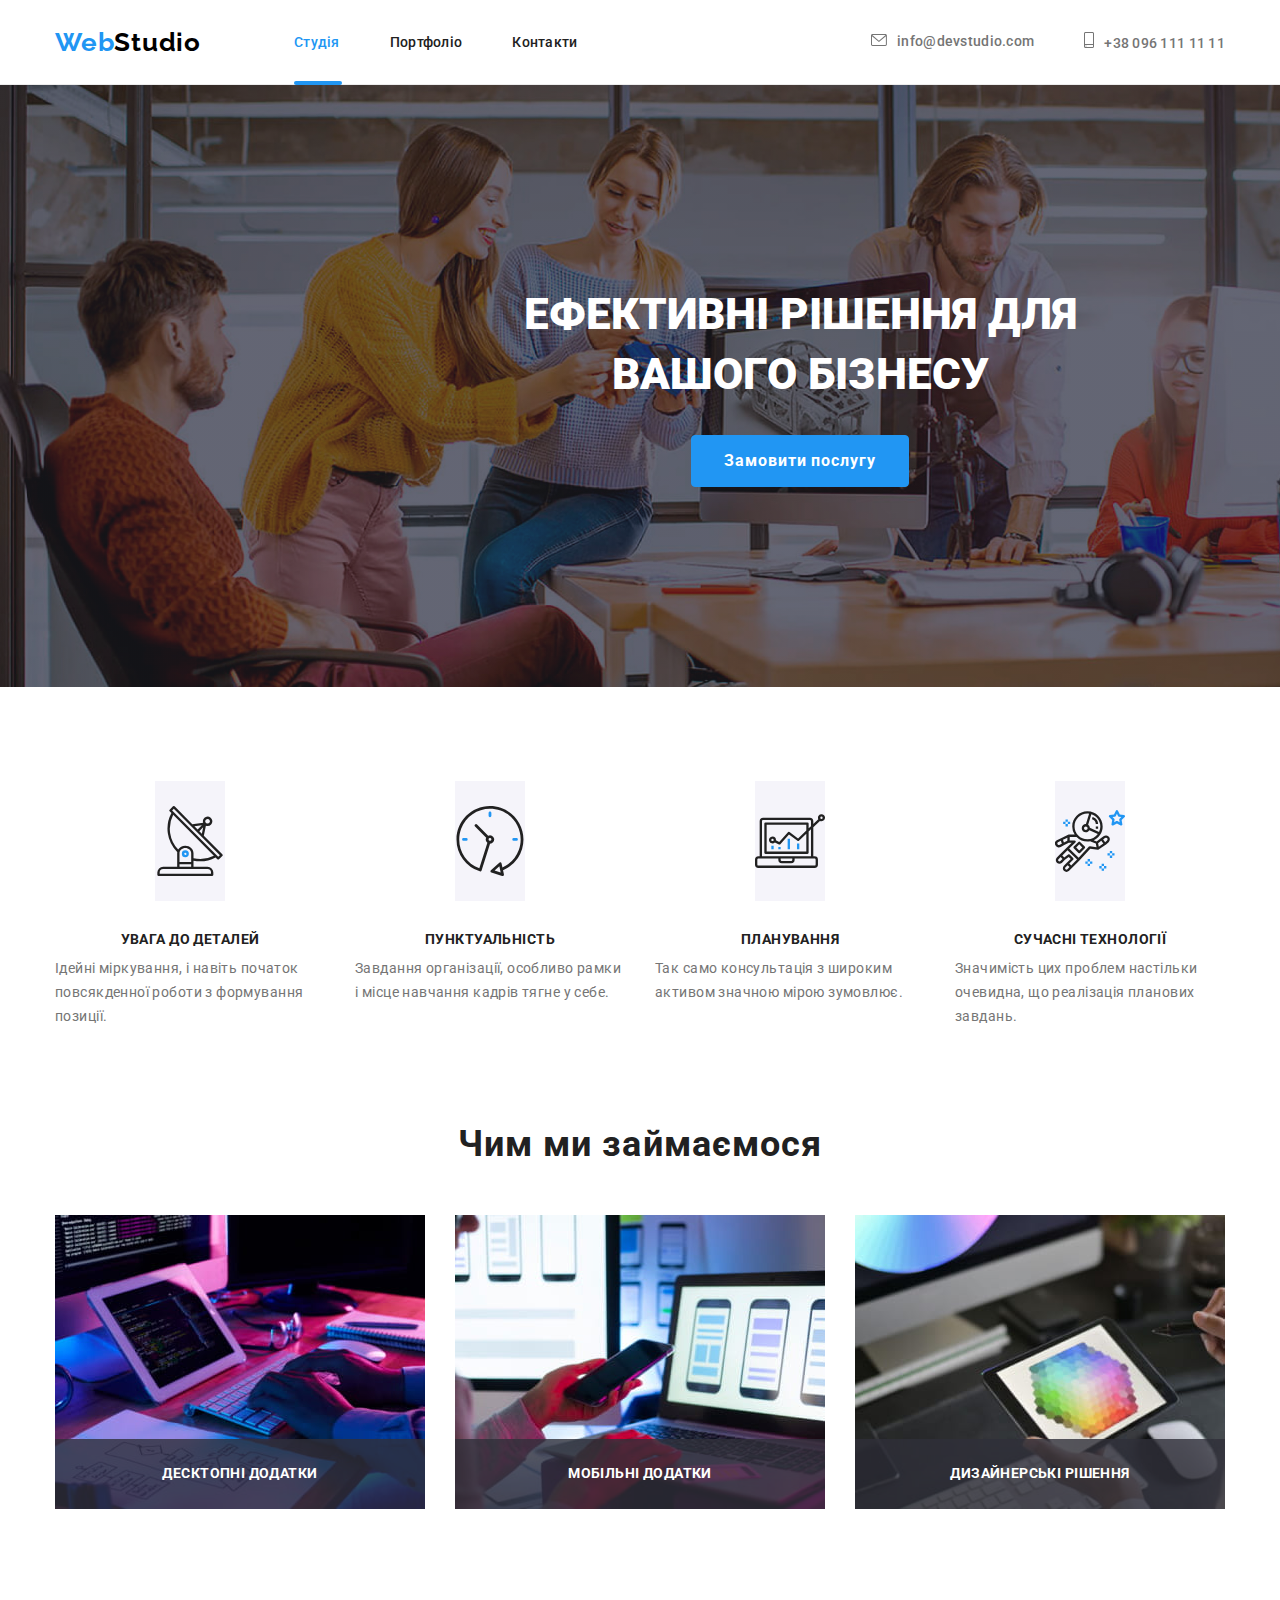
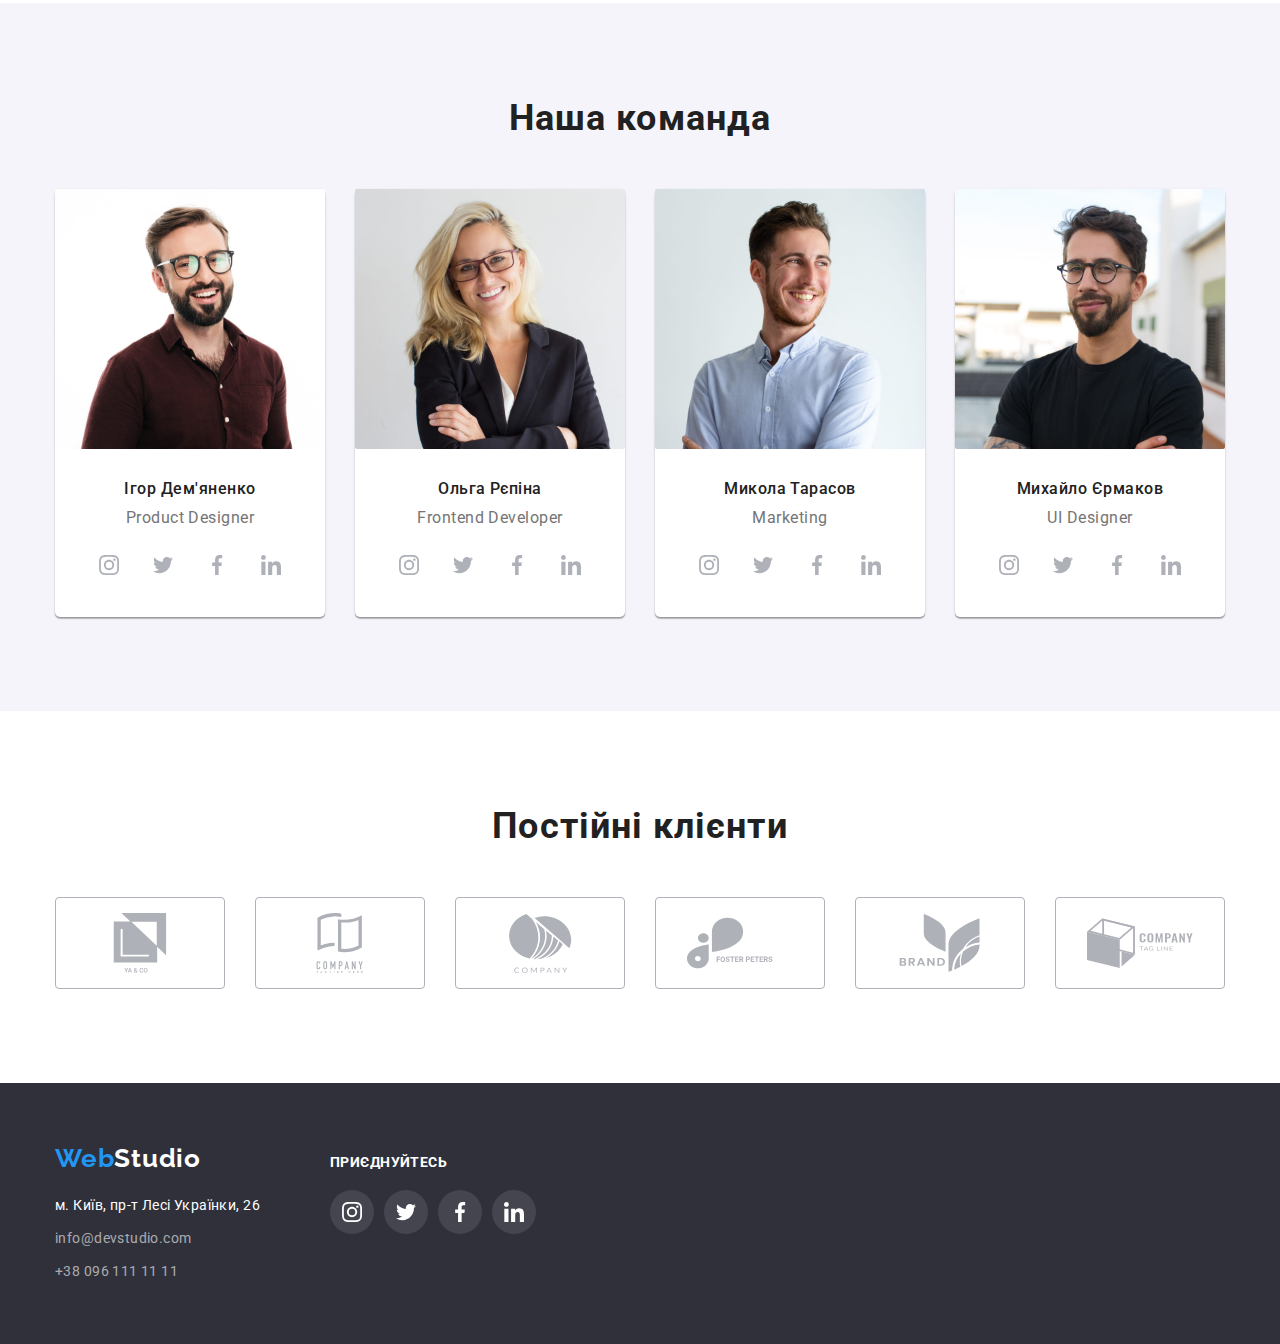
==== index.html @ 5d27ca75 "19.11" ====
<!DOCTYPE html>
<html lang="uk">
<head>
    <meta charset="UTF-8">
    <meta http-equiv="X-UA-Compatible" content="IE=edge">
    <meta name="viewport" content="width=device-width, initial-scale=1.0">
    <title>Студія</title>
    <link href="https://fonts.googleapis.com/css2?family=Raleway:wght@700&family=Roboto:wght@400;500;700;900&display=swap" rel="stylesheet">
    <link rel="stylesheet" href="https://cdnjs.cloudflare.com/ajax/libs/modern-normalize/1.1.0/modern-normalize.css">
    <link rel="stylesheet" href="./styles/style.css">
</head>
<body>
<header class="header">
<div class="header-container container">
    <nav class="header-nav">
        <a href="./index.html" lang="en" class="header-logo logo"> <span class="header-logo-blue">Web</span><span class="header-logo-black">Studio</span></a>
        <ul class="header-list list">
            <li class="header-list-item"><a class="current header-list-link link studio-link-nav" href="./index.html">Студія</a></li>
            <li class="header-list-item"><a class="header-list-link link" href="./portfolio.html">Портфоліо</a></li>
            <li class="header-list-item"><a class="header-list-link link" href="#">Контакти</a></li>
        </ul>
    </nav>

        <ul class="header-list list">
            <li class="header-list-contacts list">
                <a class="header-contacts-link link" href="mailto:info@devstudio.com">
                    <svg class="social-ikon-mail" width="16" height="12">
                        <use href="./images/icons.svg#icon-envelope" ></use>
                    </svg>info@devstudio.com</a></li>
            <li class="header-list-contacts list">
                <a class="header-contacts-link link" href="tel:+380961111111">
                    <svg class="social-ikon-tel">
                    <use href="./images/icons.svg#icon-smartphone" width="10" height="16"></use>
                </svg>+38 096 111 11 11</a></li>
        </ul>
</div>   
</header>
<main>
<!--банер-->
    <section class="banner">
     <div class="container">
        <h1 class="banner-title">Ефективні рішення для вашого бізнесу</h1>
        <button class="banner-button" type="button" data-modal-open>Замовити послугу</button>
    </div> 
</section>
<!--наші особливості  --> 
<section class="features">
    <div class="container features-container">
        <h2 class="features-title hiden-title">Наші особливості</h2>
        <ul class="features-list list">
        <li class="features-list-item icon-antenna">
            <div class="features-icon">
                <svg class="icon" width="70" height="70">
                    <use href="./images/icons.svg#icon-antenna" ></use>
                </svg>
            </div>
            <h3 class="features-list-name">Увага до деталей</h3>
            <p class="features-list-description">Ідейні міркування, і навіть початок повсякденної роботи з формування позиції.</p>
        </li>
        <li class="features-list-item icon-clock">
            <div class="features-icon">
                <svg class="icon" width="70" height="70">
                <use href="./images/icons.svg#icon-clock" ></use>
                </svg>
            </div>
            <h3 class="features-list-name">Пунктуальність</h3>
            <p class="features-list-description">Завдання організації, особливо рамки і місце навчання кадрів тягне у себе.</p>
        </li>
        <li class="features-list-item icon-diagram" >
            <div class="features-icon">
                <svg class="icon" width="70" height="70">
                <use href="./images/icons.svg#icon-diagram" ></use>
                </svg>
            </div>
            <h3 class="features-list-name">Планування</h3>
            <p class="features-list-description">Так само консультація з широким активом значною мірою зумовлює.</p>
        </li>
        <li class="features-list-item icon-astronaut">
            <div class="features-icon">
                <svg class="icon" width="70" height="70">
                <use href="./images/icons.svg#icon-astronaut" ></use>
                </svg>
            </div>
            <h3 class="features-list-name">Сучасні технології</h3>
            <p class="features-list-description">Значимість цих проблем настільки очевидна, що реалізація планових завдань.</p>
        </li>
        </ul>
    </div>
</section>
<!--чим ми займаємось  --> 
<section class="projects">
    <div class="container">
        <h2 class="section-title">Чим ми займаємося</h2>
        <ul class="projects-list list">
            <li class="projects-list-item list">
                <img src="./images/box1.jpg" alt="робота за компютером" width="370">
                <div class="projects-overlay">
                    <p>десктопні додатки</p>
                </div>
            </li>
            <li class="projects-list-item list">
                <img src="./images/box2.jpg" alt="робота з телефоном" width="370" >
                <div class="projects-overlay">
                    <p>мобільні додатки</p>
                </div>
            </li>
            <li class="projects-list-item list">
                <img src="./images/box3.jpg" alt="робота з планшетом" width="370" >
                <div class="projects-overlay">
                    <p>дизайнерські рішення</p>
                </div>
            </li>
        </ul> 
          
    </div>
</section>
<!--наша команда  -->
<section class="team">
    <div class="container">
        <h2 class="section-title">Наша команда</h2>
        <ul class="team-members list">
            <li class="team-members-list"> 
                <img class="photo" src="./images/demyanenko.jpg" alt="фотографія Ігоря Дем'яненко" width="270" height="260">
                <div class="teem-members-about">
                    <h3 class="employee-name">Ігор Дем'яненко</h3>
                    <p class="employee-position" lang="en">Product Designer</p>
                    <ul class="social-icons list">
                        <li class="team-social list">
                            <a href="#" class="social-link link">
                            <svg class="social-icon" width="20" height="20">
                                <use href="./images/icons.svg#icon-instagram" ></use>
                            </svg>
                        </a></li>
                        <li class="team-social list"><a href="#" class="social-link link">
                            <svg class="social-icon" width="20" height="20">
                                <use href="./images/icons.svg#icon-twitter" ></use>
                            </svg>
                        </a></li>
                        <li class="team-social list"><a href="#" class="social-link link">
                            <svg class="social-icon" width="20" height="20">
                                <use href="./images/icons.svg#icon-facebook" ></use>
                            </svg>
                        </a></li>
                        <li class="team-social list"><a href="#" class="social-link link">
                            <svg class="social-icon" width="20" height="20">
                                <use href="./images/icons.svg#icon-linkedin" ></use>
                            </svg>
                        </a></li>
                    </ul> 
                </div>
            </li>
            <li class="team-members-list"> 
                <img class="photo"src="./images/repin.jpg" alt="фотографія Ольги Рєпіна" width="270" height="260">
                <div class="teem-members-about">
                    <h3 class="employee-name">Ольга Рєпіна</h3>
                    <p class="employee-position" lang="en">Frontend Developer</p>
                    <ul class="social-icons list">
                        <li class="team-social list">
                            <a href="#" class="social-link link">
                            <svg class="social-icon" width="20" height="20">
                                <use href="./images/icons.svg#icon-instagram" ></use>
                            </svg>
                        </a></li>
                        <li class="team-social list"><a href="#" class="social-link link">
                            <svg class="social-icon" width="20" height="20">
                                <use href="./images/icons.svg#icon-twitter" ></use>
                            </svg>
                        </a></li>
                        <li class="team-social list"><a href="#" class="social-link link">
                            <svg class="social-icon" width="20" height="20">
                                <use href="./images/icons.svg#icon-facebook" ></use>
                            </svg>
                        </a></li>
                        <li class="team-social list"><a href="#" class="social-link link">
                            <svg class="social-icon" width="20" height="20">
                                <use href="./images/icons.svg#icon-linkedin" ></use>
                            </svg>
                        </a></li>
                    </ul>
                </div>
            </li>
            <li class="team-members-list"> 
                <img class="photo" src="./images/tarasov.jpg" alt="фотографія Миколи Тарасова" width="270" height="260">
                <div class="teem-members-about">
                    <h3 class="employee-name">Микола Тарасов</h3>
                    <p class="employee-position" lang="en">Marketing</p>
                    <ul class="social-icons list">
                        <li class="team-social list">
                            <a href="#" class="social-link link">
                            <svg class="social-icon" width="20" height="20">
                                <use href="./images/icons.svg#icon-instagram" ></use>
                            </svg>
                        </a></li>
                        <li class="team-social list"><a href="#" class="social-link link">
                            <svg class="social-icon" width="20" height="20">
                                <use href="./images/icons.svg#icon-twitter" ></use>
                            </svg>
                        </a></li>
                        <li class="team-social list"><a href="#" class="social-link link">
                            <svg class="social-icon" width="20" height="20">
                                <use href="./images/icons.svg#icon-facebook" ></use>
                            </svg>
                        </a></li>
                        <li class="team-social list"><a href="#" class="social-link link">
                            <svg class="social-icon" width="20" height="20">
                                <use href="./images/icons.svg#icon-linkedin" ></use>
                            </svg>
                        </a></li>
                    </ul>
                </div>
            </li>
            <li class="team-members-list"> 
                    <img class="photo" src="./images/ermakov.jpg" alt="фотографія Михайла Єрмакова" width="270" height="260">
                    <div class="teem-members-about">
                        <h3 class="employee-name">Михайло Єрмаков</h3>
                        <p class="employee-position" lang="en">UI Designer</p>
                        <ul class="social-icons list">
                            <li class="team-social list">
                                <a href="#" class="social-link link">
                                <svg class="social-icon" width="20" height="20">
                                    <use href="./images/icons.svg#icon-instagram" ></use>
                                </svg>
                            </a></li>
                            <li class="team-social list"><a href="#" class="social-link link">
                                <svg class="social-icon" width="20" height="20">
                                    <use href="./images/icons.svg#icon-twitter" ></use>
                                </svg>
                            </a></li>
                            <li class="team-social list"><a href="#" class="social-link link">
                                <svg class="social-icon" width="20" height="20">
                                    <use href="./images/icons.svg#icon-facebook" ></use>
                                </svg>
                            </a></li>
                            <li class="team-social list"><a href="#" class="social-link link">
                                <svg class="social-icon" width="20" height="20">
                                    <use href="./images/icons.svg#icon-linkedin" ></use>
                                </svg>
                            </a></li>
                        </ul>
                    </div>
            </li>
        </ul>
    </div>
</section>
<!--Постійні клієнти-->
<section class="client">
    <div class="container">
        <h2 class="section-title">Постійні клієнти</h2>
        <ul class="client-list list">
            <li class="client-list-item">
                <a href=""  class="client-link">
                <svg class="client-icon" width="106" height="60">
                    <use href="./images/icons.svg#icon-group1" ></use>
                </svg>
            </a></li>
            <li class="client-list-item">
                <a href="" class="client-link">
                <svg class="client-icon" width="106" height="60">
                    <use href="./images/icons.svg#icon-group2" ></use>
                </svg>
            </a></li>
            <li class="client-list-item">
                <a href="" class="client-link">
                <svg class="client-icon" width="106" height="60">
                    <use href="./images/icons.svg#icon-group3" ></use>
                </svg>
            </a></li>
            <li class="client-list-item">
                <a href="" class="client-link">
                <svg class="client-icon" width="106" height="60">
                    <use href="./images/icons.svg#icon-group4" ></use>
                </svg>
            </a></li>
            <li class="client-list-item">
                <a href="" class="client-link">
                <svg class="client-icon" width="106" height="60">
                    <use href="./images/icons.svg#icon-group5" ></use>
                </svg>
            </a></li>
            <li class="client-list-item">
                <a href="" class="client-link">
                <svg class="client-icon" width="106" height="60">
                    <use href="./images/icons.svg#icon-group6" ></use>
                </svg>
            </a></li>
        </ul> 

    </div>
</section>
</main> 
<!--контактні дані  --> 
<footer class="footer">
 <div class="container">
    <div class="container-address">
        <a href="./index.html" class="footer-logo logo"> <span class="footer-logo-blue">Web</span><span class="footer-logo-white">Studio</span></a>
        <address class="footer-contacts">
             <ul class="footer-contacts-list list link">
                <li class="footer-contacts-list-item">
                    <a class="footer-link-addres link" href="https://goo.gl/maps/AmwkQ84V7P5JWg967" target="_blank" rel="noopener noreferrer nofollow">м. Київ, пр-т Лесі Українки, 26</a>
                </li>
                <li class="footer-contacts-list-item">
                    <a class="footer-link-mail link" href="mailto:info@devstudio.com">info@devstudio.com</a>
                </li>
                <li class="footer-contacts-list-item">
                    <a class="footer-link-tel link" href="tel:+380961111111">+38 096 111 11 11</a>
                </li>
            </ul>
        </address>
    </div>
    <div class="container-social">
        <h2 class="social-section-title">приєднуйтесь</h2>
        <ul class="footer-social-icons list">
        <li class="footer-social-list list">
            <a href="#" class="footer-social-link link">
            <svg class="footer-social-icon" width="20" height="20">
                <use href="./images/icons.svg#icon-instagram" ></use>
            </svg>
        </a></li>
        <li class="footer-social-list list">
            <a href="#" class="footer-social-link link">
            <svg class="footer-social-icon" width="20" height="20">
                <use href="./images/icons.svg#icon-twitter" ></use>
            </svg>
        </a></li>
        <li class="footer-social-list list">
            <a href="#" class="footer-social-link link">
            <svg class="footer-social-icon" width="20" height="20">
                <use href="./images/icons.svg#icon-facebook" ></use>
            </svg>
        </a></li>
        <li class="footer-social-list list">
            <a href="#" class="footer-social-link link">
            <svg class="footer-social-icon" width="20" height="20">
                <use href="./images/icons.svg#icon-linkedin"></use>
            </svg>
        </a></li>
        </ul>
    </div> 
</div>    
</footer>
<div class="modal-backdrop is-hidden" data-modal>
    <div class="modal">
        <button class="close-sign" data-modal-close>
            <svg class="modal-icon" width="18" height="18"><use href="./images/icons.svg#icon-close" ></use></svg>
        </button>
        <form name="form-contacts" class="modal-form">
            <h2 class="forn-name">Залиште свої дані, ми вам передзвонимо</h2>
            <div class="modal-input-line">
                <label for="user-name" class="input-label">Ім'я</label>
                <input name="user-name" id="user-name" type="text" class="modal-input">
            </div>    
            <div class="modal-input-line">
                <label for="user-tel" class="input-label">Телефон</label>
                <input name="user-tel" id="user-tel" type="tel" class="modal-input">
            </div>
            <div class="modal-input-line">
                <label for="user-mail" class="input-label">Пошта</label>
                <input name="user-mail" id="user-mail" type="text" class="modal-input">
            </div>
            
            <div class="modal-input-line">
                <label for="user-coment" class="input-label">Коментар</label>
                <textarea name="user-coment" id="user-coment" placeholder="Введіть текст" class="modal-input modal-input-coment"></textarea>
            </div>
            <fieldset>
                <label for="checkbox" class="modal-checkbox">Погоджуюся з розсилкою та приймаю</label>
                <input id="checkbox" name="checkbox" type="checkbox" value="check" class="input-checkbox">
            </fieldset>
            <button type="submit" class="banner-button form-button">Відправити</button>
        </form>
    </div>
</div>
<script src="./js/modal.js"></script>
</body>
</html>
---- styles/style.css ----
:root {
--logo-web:  #2196F3;
--header-logo-studio:hsl(0, 0%, 0%);
--footer-logo-studio:#FFFFFF;
--text-color:#212121;
--text-color-2: #757575;
--header-color: #ECECEC;
--banner-background-color: #C4C4C4;
--nav-color: #2196F3;
--banner-text: #FFFFFF;
--button-color: #F5F4FA;
--footer-contacts-link:rgba(255, 255, 255, 0.6);
--footer-addres:#FFFFFF;
--team-background-color: #F5F4FA;
--background-color:#FFFFFF;
--footer-background-color: #2F303A;
--social-icon:#AFB1B8;
--social-icon-footer:#FFFFFF;
}

img {
    display: block;}

body {
    font-family: 'Roboto', sans-serif;
    color: var(--text-color);
    background-color:var(--background-color);}
h1, h2, h3, h4, h5, h6, ul, li, p {
    margin-top: 0px;
    margin-bottom: 0px ;}
.container {
  width: 1200px;
  margin-left: auto;
  margin-right: auto;
  padding-left: 15px;
  padding-right: 15px;}

/*хедер*/
.header-container {
    display: flex;
    align-items: center;}
.header {
    border-bottom: 1px solid #ECECEC;}
.header-nav {
    display: flex;
    align-items: center;} 
.link.current {
    color: var(--nav-color);}

.studio-link-nav::after {
    content: " ";
    display: block;
    position: absolute;
    width: 48px;
    height: 4px;
    margin-top: 30px;
    border-radius:2px;
    background-color: var(--nav-color);}
.portfolio-link-nav::after {
    content: " ";
    display: block;
    position: absolute;
    width: 78px;
    height: 4px;
    margin-top: 28px;
    border-radius:2px;
    background-color: var(--nav-color);}
/*логотип*/  
.logo {
    font-family: 'Raleway', sans-serif;
    font-weight: 700;
    font-size: 26px;
    line-height: 1.19;
    letter-spacing: 0.03em;
    text-decoration: none;}
.header-logo-blue {
    color: var(--logo-web);}
.header-logo-black{
    color: var(--header-logo-studio);
    margin-right: 93px;}
.footer-logo-white {
    color: var(--footer-logo-studio)}

.list {
    list-style: none;
    padding-left: 0px;}
.link {
    list-style: none;
    text-decoration: none;
    font-style: normal;
    padding-left: 0px;}
.header-list  {
    display: flex;
    align-items: center;
    margin: 0px 0px;
    margin-left: auto;}
.header-list-item:not(:first-child) {
    margin-left: 50px;}
.header-list-contacts:not(:first-child) {
    margin-left: 50px;}
.header-list-link {
    font-weight: 500;   
    font-size: 14px;
    line-height: 1.14;
    letter-spacing: 0.02em;
    color: var(--text-color);
    padding-top: 32px;
    padding-bottom: 32px;
    transition: color 250ms cubic-bezier(0.4, 0, 0.2, 1);}
.header-contacts-link {
    font-weight: 500;   
    font-size: 14px;
    line-height: 1.14;
    letter-spacing: 0.02em;
    color: var(--text-color-2);
    padding-top: 32px;
    padding-bottom: 32px;
    transition: color 250ms cubic-bezier(0.4, 0, 0.2, 1);}

.social-ikon-mail {
    width: 16px;
    height: 12px;
    margin-right: 10px;
    fill:currentColor;}
.social-ikon-tel {
    width: 10px;
    height: 16px;
    margin-right: 10px;
    fill:currentColor;}
.header-list-contacts {
    display: flex;
    align-items: center;
    text-align: center;
    white-space: nowrap;}
.header-list-link:hover, .header-list-link:focus {
    color:var(--nav-color);
    }
.header-contacts-link:hover, .header-contacts-link:focus {
    color:var(--nav-color);
    }

/*банер*/
.banner {
    background-color: var(--banner-background-color);
    background-image: linear-gradient(rgba(47, 48, 58, 0.4), rgba(47, 48, 58, 0.4)),
    url(../images/bg-banner.jpg);
    background-size: cover;
    background-repeat: no-repeat;
    width: 1600px;
    padding-top: 200px;
    padding-bottom: 200px;
    margin-left: auto;
    margin-right: auto;}
.banner-title { 
    font-weight: 900;
    font-size: 44px;
    line-height: 1.36;
    color: var(--banner-text);
    text-transform: uppercase;
    max-width: 696px;
    text-align: center;
    margin-left: auto;
    margin-right: auto;}
.banner-button {
    font-family: inherit;
    font-weight: 700;
    font-size: 16px;
    line-height: 1.88;
    text-align: center;
    letter-spacing: 0.06em;
    color: var(--banner-text);
    background-color: var(--nav-color);
    border: 1px solid var(--nav-color);
    border-radius: 4px;
    padding: 10px 32px;
    cursor: pointer;
    display: flex;
    align-items: center;
    margin-top: 30px;
    margin-left: auto;
    margin-right: auto;
    transition: background-color 250ms cubic-bezier(0.4, 0, 0.2, 1),
                box-shadow 250ms cubic-bezier(0.4, 0, 0.2, 1);}
.banner-button:hover, .banner-button:focus {
    background-color: #188CE8;
    box-shadow: 0px 4px 4px rgba(0, 0, 0, 0.15);
    }

/*наші особливості*/
.hiden-title {
    position: absolute;
    white-space: nowrap;
    width: 1px;
    height: 1px;
    overflow: hidden;
    border: 0;
    padding: 0;
    clip: rect(0 0 0 0);
    clip-path: inset(50%);
    margin: -1px;}

.features {
    padding-top: 94px;
    padding-bottom: 94px;}
.features-list {
    display: flex;
    align-items: flex-start;}
.features-list-item {
    max-width: 270px;
align-items: center;
justify-items: center;
}
.features-list-item:not(:first-child)  {
    margin-left: 30px;}
.features-icon {
   height: 120px;
   display: flex;
   align-items: center;
   justify-content: center;
   background-color: var(--team-background-color);
   margin-bottom: 30px;}
.features-list-name {
    font-weight: 700;
    font-size: 14px;
    line-height: calc(16/14);
    letter-spacing: 0.03em;
    text-transform: uppercase;
    margin-bottom: 10px;}
.features-list-description{
    font-size: 14px;
    line-height: 1.71;
    letter-spacing: 0.03em;
    color: var(--text-color-2);}

/*чим ми займаємось*/
.projects {
    padding-bottom: 94px;}
.projects-list{
    display: flex;}
.section-title {
    font-weight: 700;
    font-size: 36px;
    line-height: 1.17;
    text-align: center;
    letter-spacing: 0.03em;
    margin-bottom: 50px;}
.projects-list-item:first-child {
    margin-right: 30px;}
.projects-list-item:last-child {
    margin-left: 30px;}
.projects-list-item {
    position: relative;
    
}
.projects-overlay {
    position: absolute;
    bottom: 0;
    width: 100%;
    height: 70px;
    display: flex;
    align-items: center;
    justify-content: center;
    background-color:rgba(47, 48, 58, 0.8);
}
.projects-overlay > p {
    font-weight: 700;
    font-size: 14px;
    line-height: 1.14;
    letter-spacing: 0.03em;
    text-transform: uppercase;
    color: var(--banner-text);
}
/*команда*/
.team {
    background-color:var(--team-background-color);      
    padding-top: 94px;
    padding-bottom: 94px;}
.section-title{
    margin-bottom: 50px;}
.team-members {
    display: flex;}
.team-members-list {
    background-color: #FFFFFF;
    box-shadow: 0px 1px 3px rgba(0, 0, 0, 0.12), 0px 1px 1px rgba(0, 0, 0, 0.14), 0px 2px 1px rgba(0, 0, 0, 0.2);
    border-radius: 0px 0px 4px 4px;
    border-radius: 5px;
    text-align: center;
    flood-color: rgba(168, 166, 166, 0.547);}

.team-members .social-icons{
    display: flex;
    justify-content: center;
    }
.team-members .team-social:not(:last-child) {
    margin-right: 10px;
}
.team-members .social-link{
    width: 44px;
    height: 44px; 
    border-radius: 50%;
    display: flex;
    justify-content: center;
    align-items: center;
    color: var(--social-icon);
    transition: color 250ms cubic-bezier(0.4, 0, 0.2, 1), 
                background-color 250ms cubic-bezier(0.4, 0, 0.2, 1);}
.team-members .social-icon{
    fill: currentColor;}
.team-members .social-link:hover, .team-members .social-link:focus {
    background-color: var(--nav-color);
    border-radius: 50%;
    color: var(--button-color);
    }
.photo {
    border-radius: 2px;}
.teem-members-about {
    padding-top: 30px;
    padding-bottom: 30px;}
.team-members-list:not(:first-child)  {
    margin-left: 30px;}
.team-members-item{
    text-decoration: none;}
.employee-name {
    color: var(--text-color);
    font-weight: 500;
    font-size: 16px;
    line-height: calc(19/16);
    letter-spacing: 0.03em;}
.employee-position {
    color: var(--text-color-2);
    font-size: 16px;
    line-height: calc(19/16);
    letter-spacing: 0.03em;
    color: var(--text-color-2);
    margin-top: 10px;
    margin-bottom: 16px;}

/*Постійні клієнти*/
.client {
    padding-top: 94px;
    padding-bottom: 94px;}
.client-list {  
display: flex;
padding-left: auto;}
.section-title {
    margin-bottom: 50px;}
.client-list-item:not(:last-child) {
    margin-right: 30px;}
.client-link{
    width: 170px;
    height: 92px;
    display: flex;
    align-items: center;
    justify-content: center;
    border: 1px solid #AFB1B8;
    border-radius: 4px;
    color: var(--social-icon);
    transition: color 250ms cubic-bezier(0.4, 0, 0.2, 1);}
.client-link:hover, .client-link:focus {
    border: 1px solid #2196F3;
    color: var(--nav-color);
    }
.client-icon {
    fill: currentColor;}
/*футер студія */
.footer {
    background-color: var(--footer-background-color);
    padding-top: 60px;
    padding-bottom: 60px;}
.footer .container {
    display: flex;
    align-items: baseline;
}
.container-address{
    margin-right: 70px;}
.footer-logo-blue {
    color: var(--logo-web);}
address {
    margin-top: 20px;}
.footer-contacts-list-item:not(:last-child) {
    margin-bottom: 9px;}
.footer-contacts {
    font-size: 14px;
    line-height: 1.71;
    letter-spacing: 0.03em;}
.footer-link-mail, .footer-link-tel {
    color: var(--footer-contacts-link);
    transition: color 250ms cubic-bezier(0.4, 0, 0.2, 1);}
.footer-link-addres {
    color: var(--footer-addres);
    transition: color 250ms cubic-bezier(0.4, 0, 0.2, 1);}
.footer-link-mail:hover, .footer-link-mail:focus {
    color:var(--nav-color)}
.footer-link-addres:hover, .footer-link-addres:focus {
    color:var(--nav-color)}
.footer-link-tel:hover, .footer-link-tel:focus {
    color:var(--nav-color)}

.container-social {
    display: flex;
    flex-direction: column; }
.social-section-title {
    font-family: 'Roboto';
    font-weight: 700;
    font-size: 14px;
    line-height: calc(16/14);
    letter-spacing: 0.03em;
    text-transform: uppercase;
    color: var(--footer-addres);
    margin-bottom: 20px;}
.footer-social-icons {
    display: flex;
   justify-content: center;
   align-items: center;}
.footer-social-list {
    background: rgba(255, 255, 255, 0.1);
    border-radius: 50%;}
.footer-social-list:not(:first-child) {
margin-left: 10px;}
.footer-social-link {
    width: 44px;
    height: 44px;
    fill: var(--social-icon-footer);
    align-items: center;
    display: flex;
    justify-content: center;
    transition: background-color 250ms cubic-bezier(0.4, 0, 0.2, 1);
    border-radius: 50%;}
.footer-social-link:hover, .footer-social-link:focus {
    background-color: var(--nav-color);
   }    


/*портфоліо*/
.portfolio {
    padding-top: 94px;
    padding-bottom: 94px;}
.list-buttons-position {
    display: flex;
    justify-content: center;
    margin-bottom: 50px;}
.list-buttons:not(:first-child)  {
    margin-left: 8px;}
.portfolio-button {
    font-family: inherit;
    font-weight: 500;
    font-size: 16px;
    line-height: 1.62;
    text-align: center;
    letter-spacing: 0.03em;
    color: var(--text-color);
    background-color: var(--button-color);
    cursor: pointer;
    padding: 6px 22px 6px 22px;
    border-radius: 6px;
    border: none;
    transition: background-color 250ms cubic-bezier(0.4, 0, 0.2, 1),
                color 250ms cubic-bezier(0.4, 0, 0.2, 1),
                box-shadow 250ms cubic-bezier(0.4, 0, 0.2, 1);}
.portfolio-button:hover, .portfolio-button:focus {
    background-color:var(--nav-color);
    color: var(--banner-text);
    box-shadow: 0px 1px 1px rgba(0, 0, 0, 0.12), 
                0px 4px 4px rgba(0, 0, 0, 0.06), 
                1px 4px 6px rgba(0, 0, 0, 0.16);}

.portfolio-project {
    display: flex;
    flex-wrap: wrap;}
.portfolio-project-list {
    list-style: none;}
.portfolio-project-link {
    display: block;
    text-decoration: none;
    color: var(--text-color);
    transition:box-shadow 250ms cubic-bezier(0.4, 0, 0.2, 1);}
.portfolio-project-link:hover, .portfolio-project-link:focus {
    box-shadow: 0px 1px 1px rgba(0, 0, 0, 0.12), 
                0px 4px 4px rgba(0, 0, 0, 0.06), 
                1px 4px 6px rgba(0, 0, 0, 0.16);}

.portfolio-project-list:nth-child(2) {
    margin-right: 30px;
    margin-left: 30px;}
.portfolio-project-list:nth-child(5) {
    margin-right: 30px;
    margin-left: 30px;}
.portfolio-project-list:nth-child(8) {
    margin-right: 30px;
    margin-left: 30px;}
.portfolio-project-list:nth-child(6) {
    margin-top: 30px;
    margin-bottom: 30px;}
.portfolio-project-list:nth-child(4) {
    margin-top: 30px;
    margin-bottom: 30px;}
.portfolio-project-list:nth-child(5) {
    margin-top: 30px;
    margin-bottom: 30px;}

.portfolio-title {
    font-weight: 700;
    font-size: 18px;
    line-height: calc(36/18);
    letter-spacing: 0.06em;
    margin-bottom: 4px;}
.portfolio-type {
    color: var(--text-color-2);
    font-weight: 400;
    font-size: 16px;
    line-height: 1.88;
    letter-spacing: 0.03em;}
.portfolio-about {
    padding-top: 20px;
    padding-bottom: 20px;
    padding-left: 24px;
    padding-right: 24px;
    border-left: 1px solid #EEEEEE;
    border-right: 1px solid #EEEEEE;
    border-bottom: 1px solid #EEEEEE;}

.portfolio-box {
    position: relative;
    overflow: hidden;}
.portfolio-overlay {
    position: absolute;
    top: 0;
    width: 100%;
    height: 101%;
    background-color: rgba(33, 150, 243, 0.9);
    transition-property: transform;
    transform: translateY(100%);
    transition: transform 250ms cubic-bezier(0.4, 0, 0.2, 1);
    }
.portfolio-overlay > p {
    font-family: 'Roboto';
    font-weight: 400;
    font-size: 18px;
    line-height: 1.56;
    letter-spacing: 0.03em;
    color: var(--banner-text);
    padding: 63px 24px;}

.portfolio-project-link:hover .portfolio-overlay {
        transform: translateY(0);}

/*модалка*/
.modal-backdrop {
    position: fixed;
    width: 100%;
    height: 100%;
    left: 0px;
    top: 0px;
    background: rgba(0, 0, 0, 0.2);
    opacity: 1;
    transition: opacity 250ms cubic-bezier(0.4, 0, 0.2, 1);}
.is-hidden {
    visibility: hidden;
    opacity: 0;
    pointer-events: none;}
  .modal-backdrop.is-hidden .modal {
    transform: rotate(-180deg);}
  .modal {
    position: absolute;
    top: 50%;
    left: 50%;
    transform: translate(-50%, -50%);
    width: 528px;
    height: 581px;
    background-color: #FFFFFF;
    transition: transform 250ms cubic-bezier(0.4, 0, 0.2, 1);}

.modal .close-sign {
    position: absolute;
    cursor: pointer;
    top:8px;
    right:8px;
    width: 30px;
    height: 30px; 
    border-radius: 50%;
    background: transparent;
    border: 1px solid rgba(0, 0, 0, 0.1);
    color: #000000;
    display: flex;
    justify-content: center;
    align-items: center;
    transition:  color 250ms cubic-bezier(0.4, 0, 0.2, 1);}
.modal-icon {
    fill: currentColor;}
.modal .close-sign:hover, .modal .close-sign:focus {
    color: var(--nav-color);}

.modal-form {
    padding: 40px;
}

.modal-input {
    border: 1px solid rgba(33, 33, 33, 0.2);
    border-radius: 4px; 
    width: 100%;
    height: 40px;  
    display: flex;
    padding: 11px;  
    margin-bottom: 10px;
    margin-top: 4px;
}
.modal-input:hover, .modal-input:focus {
    border: 1px solid #2196F3;
    transition: transform 250ms cubic-bezier(0.4, 0, 0.2, 1);
}
.modal-input::placeholder {
    font-family: 'Roboto';
    font-weight: 400;
    font-size: 12px;
    line-height: calc(14/12);
    letter-spacing: 0.01em;
    color: rgba(117, 117, 117, 0.5);
    
}
.modal-input-coment {
    height: 120px;
    padding: 12px 16px;
    resize: none;
}
.form-button {
    margin-top: 30px;
}
.modal-form .form-name {
font-family: 'Roboto';
font-weight: 700;
font-size: 20px;
line-height: calc(23/20);
text-align: center;
letter-spacing: 0.03em;
}
.input-label {  
font-family: 'Roboto';
font-weight: 400;
font-size: 12px;
line-height: calc(14/12);
letter-spacing: 0.01em;
color: var(--text-color-2);
}
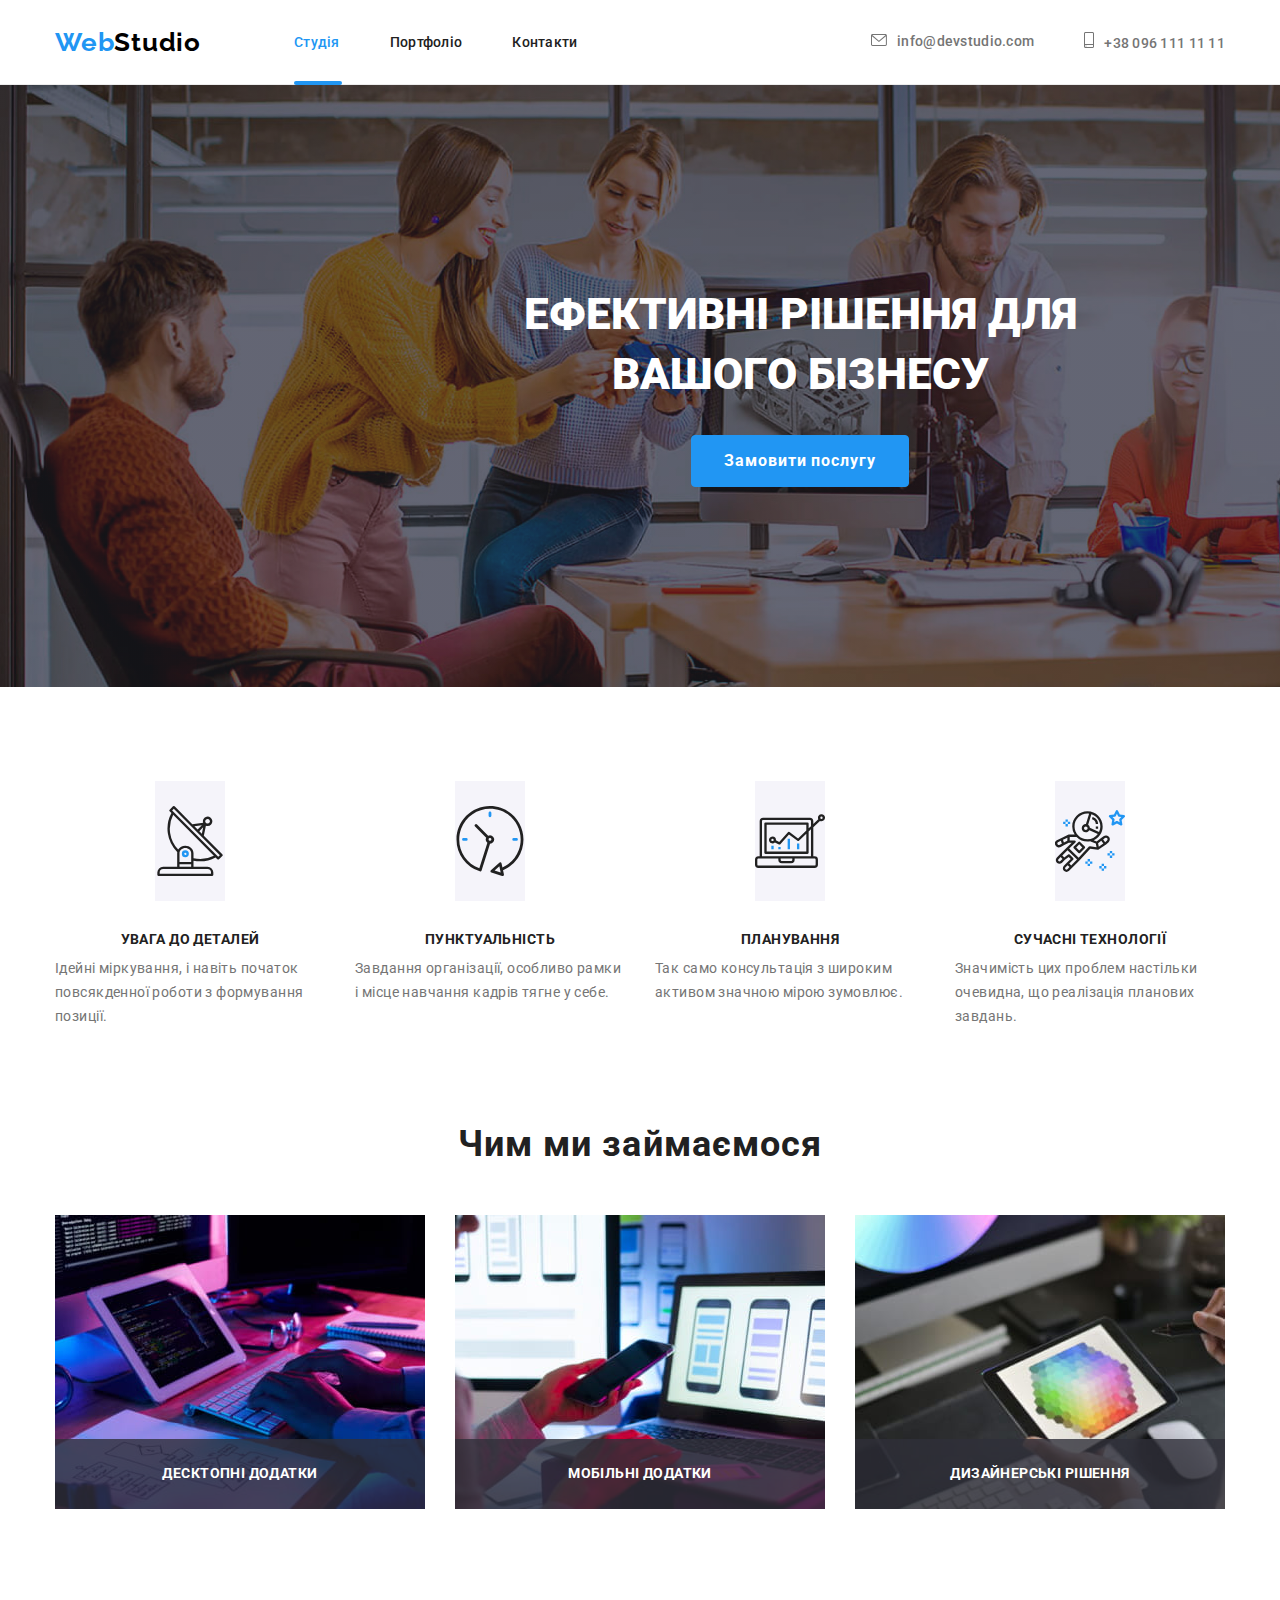
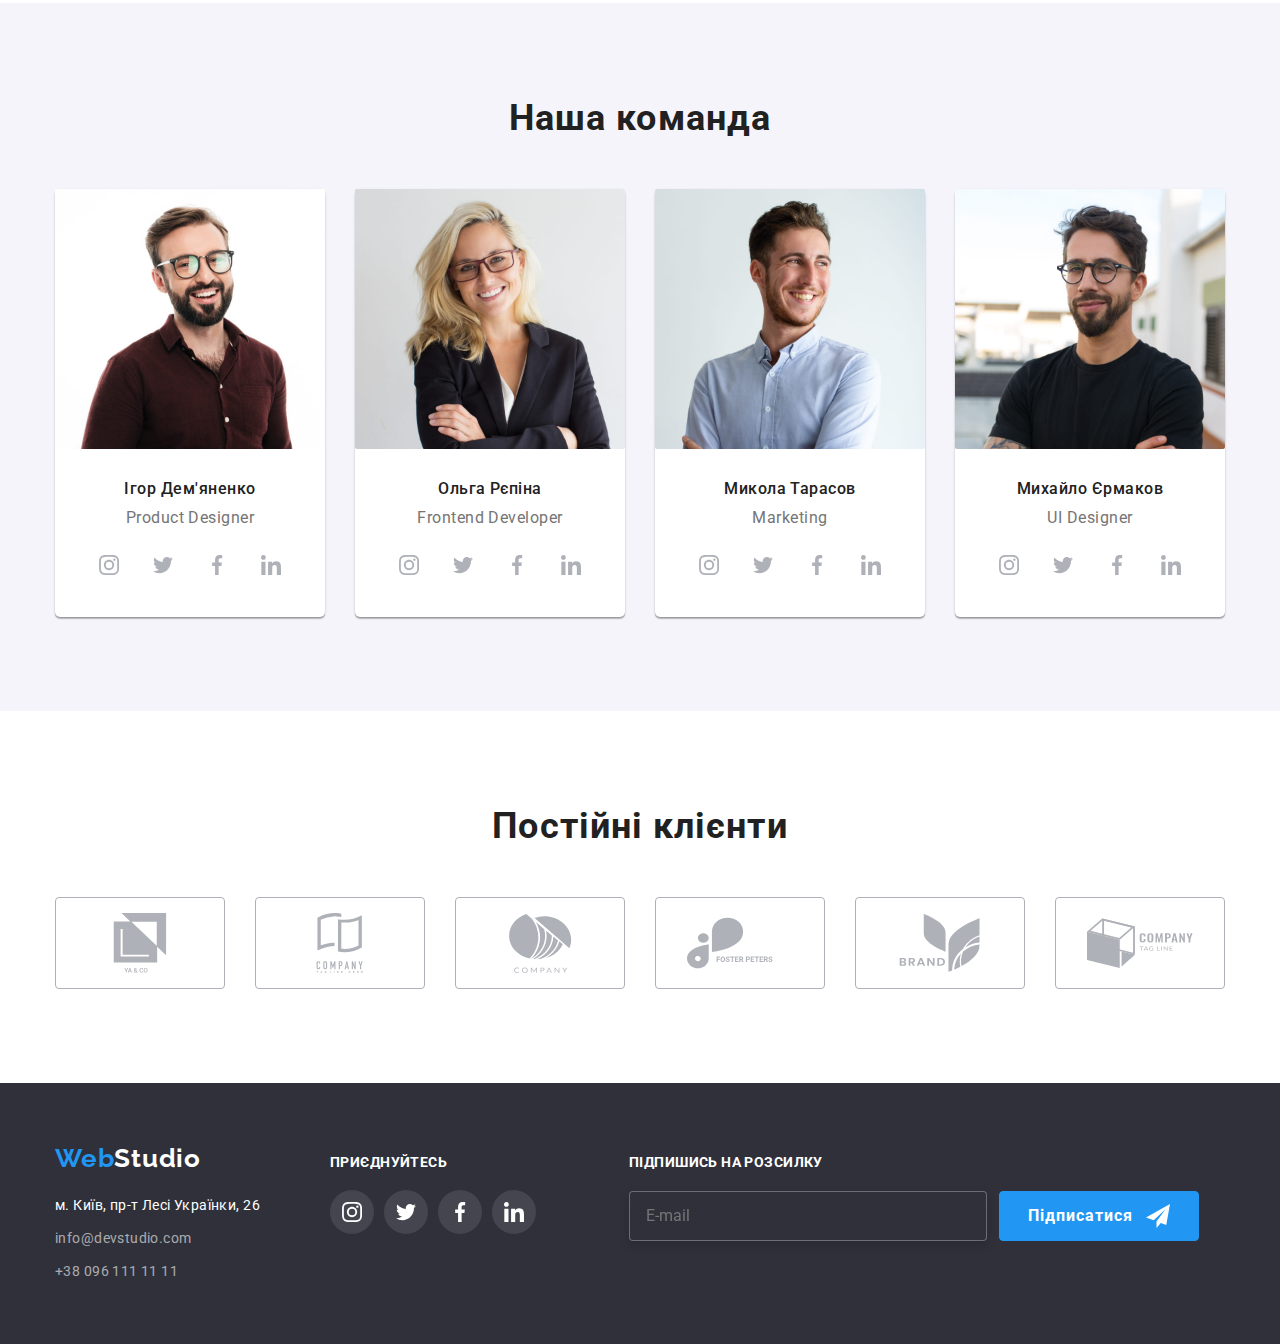
==== commit 1b507057: "20.11.2022" ====
--- a/index.html
+++ b/index.html
@@ -336,6 +336,16 @@
         </a></li>
         </ul>
     </div> 
+    <div class="container-mailing-list">
+        <h2 class="mailing-list-title">підпишись на розсилку</h2>
+        <form name="user-mail" class="email-input">
+            <input name="user-mail" type="email" placeholder="E-mail" class="mailing-input">
+            <button type="submit" class="footer-mailing-button">
+                <span class="mailing-button-title">Підписатися</span>
+                <svg class="footer-mailing-icon" width="24" height="24"><use href="./images/icons.svg#icon-telegram"></use></svg>  
+            </button>
+        </form>
+    </div>  
 </div>    
 </footer>
 <div class="modal-backdrop is-hidden" data-modal>
@@ -344,29 +354,45 @@
             <svg class="modal-icon" width="18" height="18"><use href="./images/icons.svg#icon-close" ></use></svg>
         </button>
         <form name="form-contacts" class="modal-form">
-            <h2 class="forn-name">Залиште свої дані, ми вам передзвонимо</h2>
+            <span class="form-name">Залиште свої дані, ми вам передзвонимо</span>
             <div class="modal-input-line">
                 <label for="user-name" class="input-label">Ім'я</label>
-                <input name="user-name" id="user-name" type="text" class="modal-input">
+                <div class="input-wrapper">
+                    <input name="user-name" id="user-name" type="text" class="modal-input">
+                    <svg class="input-icon" width="18" height="18"><use href="./images/icons.svg#icon-person"></use></svg>
+                </div>
             </div>    
             <div class="modal-input-line">
                 <label for="user-tel" class="input-label">Телефон</label>
-                <input name="user-tel" id="user-tel" type="tel" class="modal-input">
-            </div>
+                <div class="input-wrapper">
+                    <input name="user-tel" id="user-tel" type="tel" class="modal-input">
+                    <svg class="input-icon" width="18" height="18"><use href="./images/icons.svg#icon-phone"></use></svg>
+                </div>
+                </div>
             <div class="modal-input-line">
                 <label for="user-mail" class="input-label">Пошта</label>
-                <input name="user-mail" id="user-mail" type="text" class="modal-input">
-            </div>
-            
-            <div class="modal-input-line">
+                <div class="input-wrapper">
+                    <input name="user-mail" id="user-mail" type="text" class="modal-input">
+                    <svg class="input-icon" width="18" height="18"><use href="./images/icons.svg#icon-mail"></use></svg>
+                </div>
+            </div>
+            <div class="modal-textarea-line">
                 <label for="user-coment" class="input-label">Коментар</label>
-                <textarea name="user-coment" id="user-coment" placeholder="Введіть текст" class="modal-input modal-input-coment"></textarea>
-            </div>
-            <fieldset>
-                <label for="checkbox" class="modal-checkbox">Погоджуюся з розсилкою та приймаю</label>
-                <input id="checkbox" name="checkbox" type="checkbox" value="check" class="input-checkbox">
-            </fieldset>
-            <button type="submit" class="banner-button form-button">Відправити</button>
+                <div class="modal-textarea">
+                    <textarea name="user-coment" id="user-coment" placeholder="Введіть текст" class="modal-input modal-input-coment"></textarea>
+                </div>
+            </div>
+            <div class="modal-checkbox">
+                <input id="checkbox" name="checkbox" type="checkbox" value="agree" class="input-checkbox hiden-title">
+                <label for="checkbox" class="modal-checkbox-label">
+                    <span class="icon-wrapper">
+                        <svg class="checkbox-icon" width="13" height="9"><use href="./images/icons.svg#icon-check"></use></svg>
+                    </span>
+                    Погоджуюся з розсилкою та приймаю
+                    <a href="#" class="modal-link link">Умови договору</a>
+                </label>
+            </div>
+            <button type="submit" class="form-button">Відправити</button>
         </form>
     </div>
 </div>
--- a/styles/style.css
+++ b/styles/style.css
@@ -427,8 +427,78 @@
     transition: background-color 250ms cubic-bezier(0.4, 0, 0.2, 1);
     border-radius: 50%;}
 .footer-social-link:hover, .footer-social-link:focus {
-    background-color: var(--nav-color);
-   }    
+    background-color: var(--nav-color);}
+    
+.container-mailing-list {
+    display: flex;
+    flex-direction: column;
+    padding-left: 93px;
+}
+.mailing-list-title {
+    font-family: 'Roboto';
+    font-weight: 700;
+    font-size: 14px;
+    line-height: 1.14;
+    letter-spacing: 0.03em;
+    text-transform: uppercase;
+    color: var(--footer-addres);
+    margin-bottom: 20px;
+}
+.email-input {
+    display: flex;
+}
+.mailing-input {
+    width: 358px;
+    height: 50px;
+    background-color: var(--footer-background-color);
+    border: 1px solid rgba(255, 255, 255, 0.3);
+    filter: drop-shadow(0px 4px 4px rgba(0, 0, 0, 0.15));
+    border-radius: 4px;
+    margin-right: 12px;
+    padding-top: 15px;
+    padding-bottom: 15px;
+    padding-left: 16px;
+    transition: border 250ms cubic-bezier(0.4, 0, 0.2, 1);
+    outline: none;
+    cursor: pointer;}
+.mailing-input:focus {
+    border: 1px solid #2196F3;}
+.footer-mailing-button {
+    width: 200px;
+    height: 50px;
+    border: 1px solid #2196F3;
+    background: #2196F3;
+    border-radius: 4px;
+    padding: 10px 28px;
+    display: flex;
+    align-items: center;
+    transition: background-color 250ms cubic-bezier(0.4, 0, 0.2, 1),
+                box-shadow 250ms cubic-bezier(0.4, 0, 0.2, 1);
+    position: relative; 
+    cursor: pointer;
+}
+.mailing-button-title {
+    font-family: 'Roboto';
+    font-weight: 700;
+    font-size: 16px;
+    line-height: 1.88;
+    letter-spacing: 0.06em;
+    color: var(--footer-addres);
+}
+.footer-mailing-button:hover, .footer-mailing-button:focus{
+    box-shadow: 0px 4px 4px rgba(0, 0, 0, 0.15);
+    background-color: #188CE8;
+}
+.footer-mailing-icon {
+    width: 24px;
+    height: 24px;
+    top: 50%;
+    transform: translateY(-50%);
+    right: 28px;
+    fill: #FFFFFF;
+    position: absolute;
+    margin-left: 10px;
+}
 
 
 /*портфоліо*/
@@ -591,9 +661,7 @@
     color: var(--nav-color);}
 
 .modal-form {
-    padding: 40px;
-}
-
+    padding: 40px;}
 .modal-input {
     border: 1px solid rgba(33, 33, 33, 0.2);
     border-radius: 4px; 
@@ -601,43 +669,112 @@
     height: 40px;  
     display: flex;
     padding: 11px;  
-    margin-bottom: 10px;
-    margin-top: 4px;
-}
-.modal-input:hover, .modal-input:focus {
-    border: 1px solid #2196F3;
-    transition: transform 250ms cubic-bezier(0.4, 0, 0.2, 1);
-}
+    padding-left: 30px;
+    cursor: pointer;
+    outline: none;
+    transition:  border 250ms cubic-bezier(0.4, 0, 0.2, 1),
+                fill 250ms cubic-bezier(0.4, 0, 0.2, 1);;}
+.modal-input:focus {
+    border: 1px solid #2196F3;}
+.modal-input:focus + .input-icon {
+    fill: var(--nav-color);}
 .modal-input::placeholder {
     font-family: 'Roboto';
     font-weight: 400;
     font-size: 12px;
-    line-height: calc(14/12);
+    line-height: 1.17;
     letter-spacing: 0.01em;
-    color: rgba(117, 117, 117, 0.5);
-    
-}
+    color: rgba(117, 117, 117, 0.5);}
 .modal-input-coment {
     height: 120px;
     padding: 12px 16px;
-    resize: none;
-}
-.form-button {
-    margin-top: 30px;
-}
-.modal-form .form-name {
+    resize: none;}
+.form-name {
 font-family: 'Roboto';
 font-weight: 700;
 font-size: 20px;
-line-height: calc(23/20);
+line-height: 1.15;
 text-align: center;
 letter-spacing: 0.03em;
-}
+display: block;
+margin-bottom: 12px;}
 .input-label {  
 font-family: 'Roboto';
 font-weight: 400;
 font-size: 12px;
-line-height: calc(14/12);
+line-height: 1.17;
 letter-spacing: 0.01em;
-color: var(--text-color-2);
-}+color: var(--text-color-2);}
+.modal-input-line {
+    margin-bottom: 10px;
+}
+.input-wrapper {
+    position: relative;   
+    margin-top: 4px;}
+.modal-textarea {
+    margin-bottom: 20px;
+    margin-top: 4px; }
+.input-icon {
+    position: absolute;
+    left: 5px;
+    top: 50%;
+    transform: translateY(-50%);
+    fill:#212121;}
+.modal-checkbox-label, .modal-link {
+    font-family: 'Roboto';
+    font-weight: 400;
+    font-size: 14px;
+    line-height: 1.71;
+    letter-spacing: 0.03em;}
+.modal-checkbox-label {
+    color: var(--text-color-2);}
+.modal-link {
+    text-decoration-line: underline;
+    color: var(--nav-color);}
+.form-button {
+    font-family:'Roboto';
+    font-weight: 700;
+    font-size: 16px;
+    line-height: 1.88;
+    text-align: center;
+    letter-spacing: 0.06em;
+    color: var(--banner-text);
+    background-color: var(--nav-color);
+    border: 1px solid var(--nav-color);
+    height: 50px;
+    width: 200px;
+    border-radius: 4px;
+    padding: 10px 52px;
+    cursor: pointer;
+    display: flex;
+    align-items: center;
+    margin-left: auto;
+    margin-right: auto;
+    transition: background-color 250ms cubic-bezier(0.4, 0, 0.2, 1),
+                box-shadow 250ms cubic-bezier(0.4, 0, 0.2, 1);}
+.form-button:hover, .form-button:focus {
+    background-color: #188CE8;
+    box-shadow: 0px 4px 4px rgba(0, 0, 0, 0.15);}
+.modal-checkbox {
+    margin-bottom: 30px;
+}
+.modal-checkbox-label {
+    display: flex;
+    align-items: center;
+}
+.modal-checkbox-label .icon-wrapper {
+    width: 16px;
+    height: 15px;
+    border: 2px solid #212121;
+    border-radius: 2px;
+    margin-right: 7px;
+    display: flex;
+    align-items: center;
+    justify-content: center;}
+.modal-checkbox-label .checkbox-icon {
+    fill: transparent;}
+.modal-checkbox input:checked + .modal-checkbox-label .icon-wrapper {
+    border: none;
+    background-color: var(--nav-color);}
+.modal-checkbox input:checked + .modal-checkbox-label .checkbox-icon {
+   fill: var(--banner-text);}